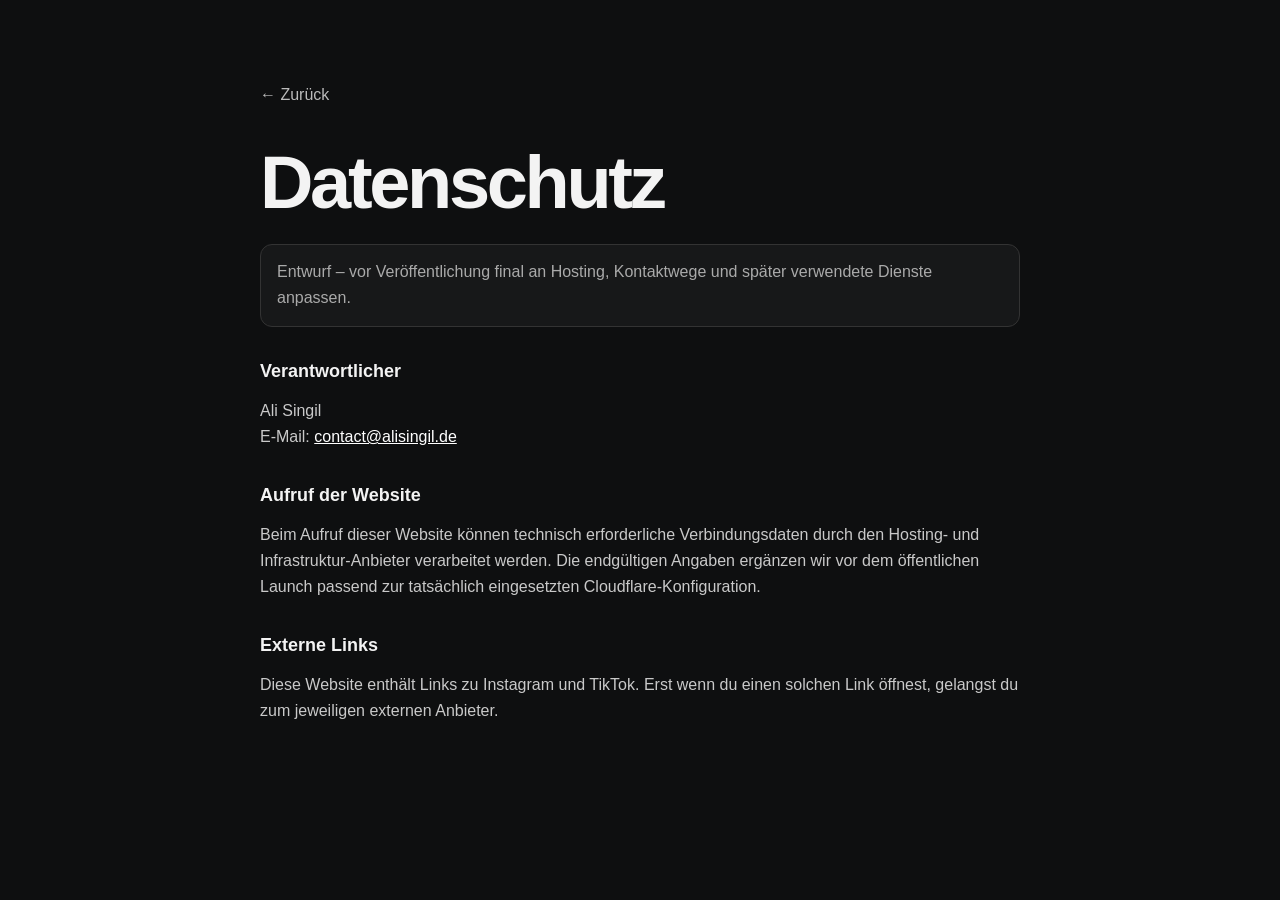
==== datenschutz.html @ 49ba36af "Initial website upload" ====
<!doctype html>
<html lang="de">
<head>
  <meta charset="utf-8">
  <meta name="viewport" content="width=device-width, initial-scale=1">
  <title>Datenschutz — Ali Singil</title>
  <link rel="stylesheet" href="legal.css">
</head>
<body>
  <main class="legal-wrap">
    <a class="back" href="index.html">← Zurück</a>
    <h1>Datenschutz</h1>
    <p class="note">Entwurf – vor Veröffentlichung final an Hosting, Kontaktwege und später verwendete Dienste anpassen.</p>
    <section>
      <h2>Verantwortlicher</h2>
      <p>Ali Singil<br>E-Mail: <a href="mailto:contact@alisingil.de">contact@alisingil.de</a></p>
    </section>
    <section>
      <h2>Aufruf der Website</h2>
      <p>Beim Aufruf dieser Website können technisch erforderliche Verbindungsdaten durch den Hosting- und Infrastruktur-Anbieter verarbeitet werden. Die endgültigen Angaben ergänzen wir vor dem öffentlichen Launch passend zur tatsächlich eingesetzten Cloudflare-Konfiguration.</p>
    </section>
    <section>
      <h2>Externe Links</h2>
      <p>Diese Website enthält Links zu Instagram und TikTok. Erst wenn du einen solchen Link öffnest, gelangst du zum jeweiligen externen Anbieter.</p>
    </section>
  </main>
</body>
</html>
---- legal.css ----
*{box-sizing:border-box}html,body{margin:0;min-height:100%;background:#0e0f10;color:#f3f3f3;font-family:-apple-system,BlinkMacSystemFont,"SF Pro Text","Helvetica Neue",Arial,sans-serif}body{padding:32px}.legal-wrap{max-width:760px;margin:0 auto;padding:6vh 0 10vh}.back{display:inline-block;margin-bottom:42px;color:#bbb;text-decoration:none}.back:hover{color:#fff}h1{font-size:clamp(42px,7vw,74px);line-height:1;letter-spacing:-.045em;margin:0 0 24px}h2{font-size:18px;margin:34px 0 10px}p{color:#c9c9c9;line-height:1.65}a{color:#fff}.note{padding:14px 16px;border:1px solid #333;border-radius:12px;background:#171819;color:#aaa}@media(max-width:600px){body{padding:20px}.legal-wrap{padding-top:3vh}}
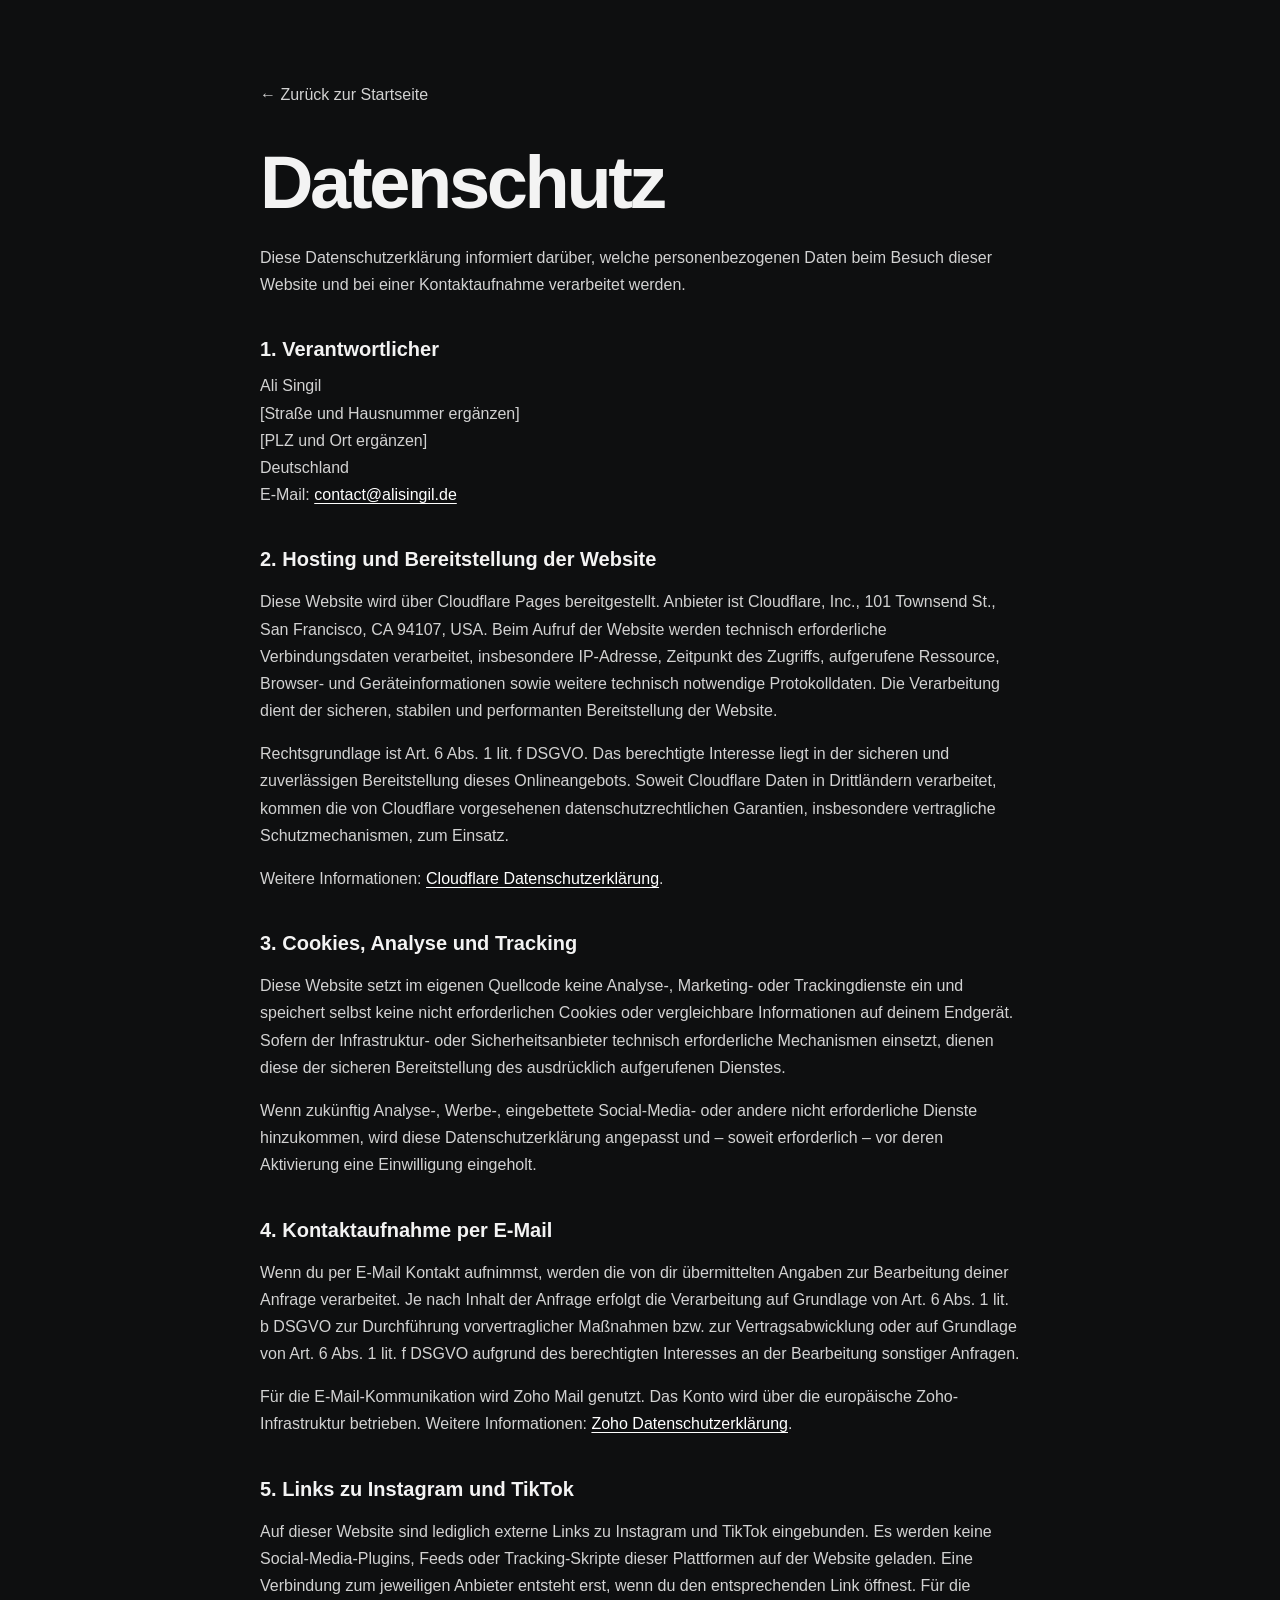
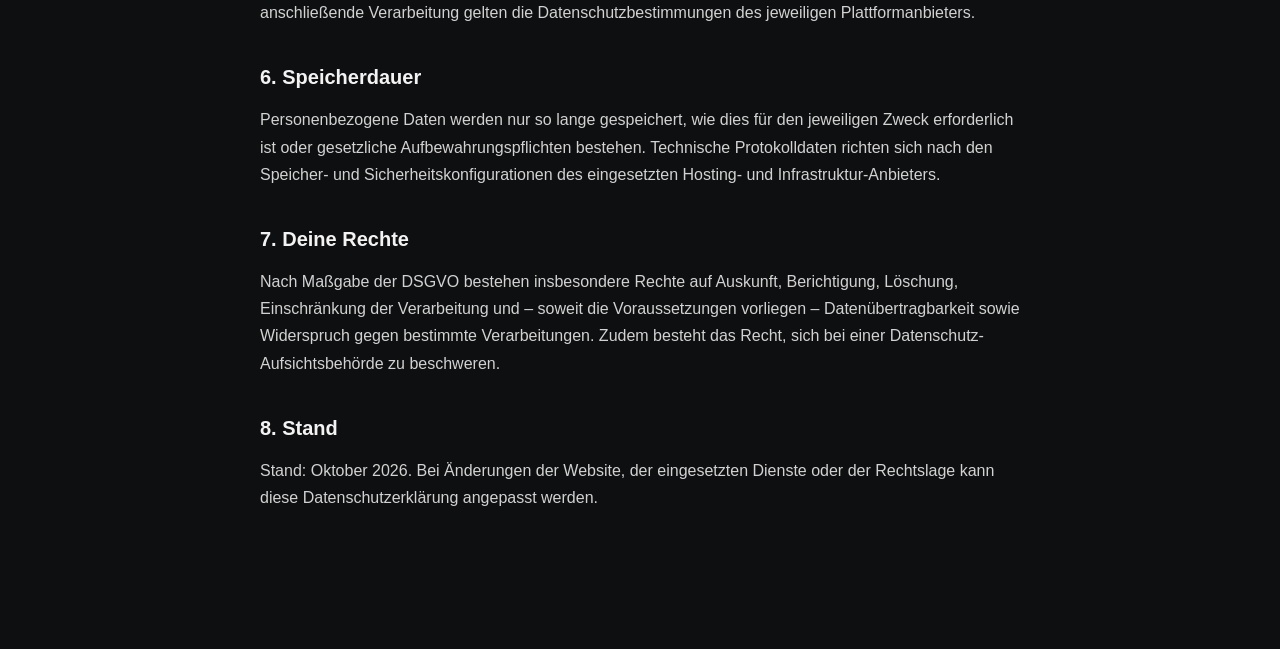
==== commit 9a7897f2: "Apply V6 updates" ====
--- a/datenschutz.html
+++ b/datenschutz.html
@@ -3,25 +3,65 @@
 <head>
   <meta charset="utf-8">
   <meta name="viewport" content="width=device-width, initial-scale=1">
+  <meta name="description" content="Datenschutzerklärung von Ali Singil.">
   <title>Datenschutz — Ali Singil</title>
   <link rel="stylesheet" href="legal.css">
 </head>
 <body>
   <main class="legal-wrap">
-    <a class="back" href="index.html">← Zurück</a>
+    <a class="back" href="index.html">← Zurück zur Startseite</a>
     <h1>Datenschutz</h1>
-    <p class="note">Entwurf – vor Veröffentlichung final an Hosting, Kontaktwege und später verwendete Dienste anpassen.</p>
-    <section>
-      <h2>Verantwortlicher</h2>
-      <p>Ali Singil<br>E-Mail: <a href="mailto:contact@alisingil.de">contact@alisingil.de</a></p>
+
+    <p>Diese Datenschutzerklärung informiert darüber, welche personenbezogenen Daten beim Besuch dieser Website und bei einer Kontaktaufnahme verarbeitet werden.</p>
+
+    <section aria-labelledby="verantwortlicher">
+      <h2 id="verantwortlicher">1. Verantwortlicher</h2>
+      <address>
+        Ali Singil<br>
+        [Straße und Hausnummer ergänzen]<br>
+        [PLZ und Ort ergänzen]<br>
+        Deutschland<br>
+        E-Mail: <a href="mailto:contact@alisingil.de">contact@alisingil.de</a>
+      </address>
     </section>
-    <section>
-      <h2>Aufruf der Website</h2>
-      <p>Beim Aufruf dieser Website können technisch erforderliche Verbindungsdaten durch den Hosting- und Infrastruktur-Anbieter verarbeitet werden. Die endgültigen Angaben ergänzen wir vor dem öffentlichen Launch passend zur tatsächlich eingesetzten Cloudflare-Konfiguration.</p>
+
+    <section aria-labelledby="hosting">
+      <h2 id="hosting">2. Hosting und Bereitstellung der Website</h2>
+      <p>Diese Website wird über Cloudflare Pages bereitgestellt. Anbieter ist Cloudflare, Inc., 101 Townsend St., San Francisco, CA 94107, USA. Beim Aufruf der Website werden technisch erforderliche Verbindungsdaten verarbeitet, insbesondere IP-Adresse, Zeitpunkt des Zugriffs, aufgerufene Ressource, Browser- und Geräteinformationen sowie weitere technisch notwendige Protokolldaten. Die Verarbeitung dient der sicheren, stabilen und performanten Bereitstellung der Website.</p>
+      <p>Rechtsgrundlage ist Art. 6 Abs. 1 lit. f DSGVO. Das berechtigte Interesse liegt in der sicheren und zuverlässigen Bereitstellung dieses Onlineangebots. Soweit Cloudflare Daten in Drittländern verarbeitet, kommen die von Cloudflare vorgesehenen datenschutzrechtlichen Garantien, insbesondere vertragliche Schutzmechanismen, zum Einsatz.</p>
+      <p>Weitere Informationen: <a href="https://www.cloudflare.com/privacypolicy/" target="_blank" rel="noopener noreferrer">Cloudflare Datenschutzerklärung</a>.</p>
     </section>
-    <section>
-      <h2>Externe Links</h2>
-      <p>Diese Website enthält Links zu Instagram und TikTok. Erst wenn du einen solchen Link öffnest, gelangst du zum jeweiligen externen Anbieter.</p>
+
+    <section aria-labelledby="cookies">
+      <h2 id="cookies">3. Cookies, Analyse und Tracking</h2>
+      <p>Diese Website setzt im eigenen Quellcode keine Analyse-, Marketing- oder Trackingdienste ein und speichert selbst keine nicht erforderlichen Cookies oder vergleichbare Informationen auf deinem Endgerät. Sofern der Infrastruktur- oder Sicherheitsanbieter technisch erforderliche Mechanismen einsetzt, dienen diese der sicheren Bereitstellung des ausdrücklich aufgerufenen Dienstes.</p>
+      <p>Wenn zukünftig Analyse-, Werbe-, eingebettete Social-Media- oder andere nicht erforderliche Dienste hinzukommen, wird diese Datenschutzerklärung angepasst und – soweit erforderlich – vor deren Aktivierung eine Einwilligung eingeholt.</p>
+    </section>
+
+    <section aria-labelledby="kontaktaufnahme">
+      <h2 id="kontaktaufnahme">4. Kontaktaufnahme per E-Mail</h2>
+      <p>Wenn du per E-Mail Kontakt aufnimmst, werden die von dir übermittelten Angaben zur Bearbeitung deiner Anfrage verarbeitet. Je nach Inhalt der Anfrage erfolgt die Verarbeitung auf Grundlage von Art. 6 Abs. 1 lit. b DSGVO zur Durchführung vorvertraglicher Maßnahmen bzw. zur Vertragsabwicklung oder auf Grundlage von Art. 6 Abs. 1 lit. f DSGVO aufgrund des berechtigten Interesses an der Bearbeitung sonstiger Anfragen.</p>
+      <p>Für die E-Mail-Kommunikation wird Zoho Mail genutzt. Das Konto wird über die europäische Zoho-Infrastruktur betrieben. Weitere Informationen: <a href="https://www.zoho.com/privacy.html" target="_blank" rel="noopener noreferrer">Zoho Datenschutzerklärung</a>.</p>
+    </section>
+
+    <section aria-labelledby="social-links">
+      <h2 id="social-links">5. Links zu Instagram und TikTok</h2>
+      <p>Auf dieser Website sind lediglich externe Links zu Instagram und TikTok eingebunden. Es werden keine Social-Media-Plugins, Feeds oder Tracking-Skripte dieser Plattformen auf der Website geladen. Eine Verbindung zum jeweiligen Anbieter entsteht erst, wenn du den entsprechenden Link öffnest. Für die anschließende Verarbeitung gelten die Datenschutzbestimmungen des jeweiligen Plattformanbieters.</p>
+    </section>
+
+    <section aria-labelledby="speicherdauer">
+      <h2 id="speicherdauer">6. Speicherdauer</h2>
+      <p>Personenbezogene Daten werden nur so lange gespeichert, wie dies für den jeweiligen Zweck erforderlich ist oder gesetzliche Aufbewahrungspflichten bestehen. Technische Protokolldaten richten sich nach den Speicher- und Sicherheitskonfigurationen des eingesetzten Hosting- und Infrastruktur-Anbieters.</p>
+    </section>
+
+    <section aria-labelledby="rechte">
+      <h2 id="rechte">7. Deine Rechte</h2>
+      <p>Nach Maßgabe der DSGVO bestehen insbesondere Rechte auf Auskunft, Berichtigung, Löschung, Einschränkung der Verarbeitung und – soweit die Voraussetzungen vorliegen – Datenübertragbarkeit sowie Widerspruch gegen bestimmte Verarbeitungen. Zudem besteht das Recht, sich bei einer Datenschutz-Aufsichtsbehörde zu beschweren.</p>
+    </section>
+
+    <section aria-labelledby="stand">
+      <h2 id="stand">8. Stand</h2>
+      <p>Stand: Oktober 2026. Bei Änderungen der Website, der eingesetzten Dienste oder der Rechtslage kann diese Datenschutzerklärung angepasst werden.</p>
     </section>
   </main>
 </body>
--- a/legal.css
+++ b/legal.css
@@ -1 +1,13 @@
-*{box-sizing:border-box}html,body{margin:0;min-height:100%;background:#0e0f10;color:#f3f3f3;font-family:-apple-system,BlinkMacSystemFont,"SF Pro Text","Helvetica Neue",Arial,sans-serif}body{padding:32px}.legal-wrap{max-width:760px;margin:0 auto;padding:6vh 0 10vh}.back{display:inline-block;margin-bottom:42px;color:#bbb;text-decoration:none}.back:hover{color:#fff}h1{font-size:clamp(42px,7vw,74px);line-height:1;letter-spacing:-.045em;margin:0 0 24px}h2{font-size:18px;margin:34px 0 10px}p{color:#c9c9c9;line-height:1.65}a{color:#fff}.note{padding:14px 16px;border:1px solid #333;border-radius:12px;background:#171819;color:#aaa}@media(max-width:600px){body{padding:20px}.legal-wrap{padding-top:3vh}}
+*{box-sizing:border-box}
+html,body{margin:0;min-height:100%;background:#0e0f10;color:#f3f3f3;font-family:-apple-system,BlinkMacSystemFont,"SF Pro Text","Helvetica Neue",Arial,sans-serif}
+body{padding:32px}
+.legal-wrap{max-width:760px;margin:0 auto;padding:6vh 0 10vh}
+.back{display:inline-block;margin-bottom:42px;color:#d2d2d2;text-decoration:none}
+.back:hover{text-decoration:underline}
+.back:focus-visible,a:focus-visible{outline:3px solid #fff;outline-offset:4px;border-radius:3px}
+h1{font-size:clamp(42px,7vw,74px);line-height:1;letter-spacing:-.045em;margin:0 0 24px}
+h2{font-size:20px;line-height:1.3;margin:38px 0 10px}
+p,address{color:#d2d2d2;line-height:1.7;font-style:normal}
+a{color:#fff;text-underline-offset:3px}
+.note{padding:16px 18px;border:1px solid #3a3a3a;border-radius:12px;background:#171819;color:#e1e1e1}
+@media(max-width:600px){body{padding:20px}.legal-wrap{padding-top:3vh}.back{margin-bottom:30px}}
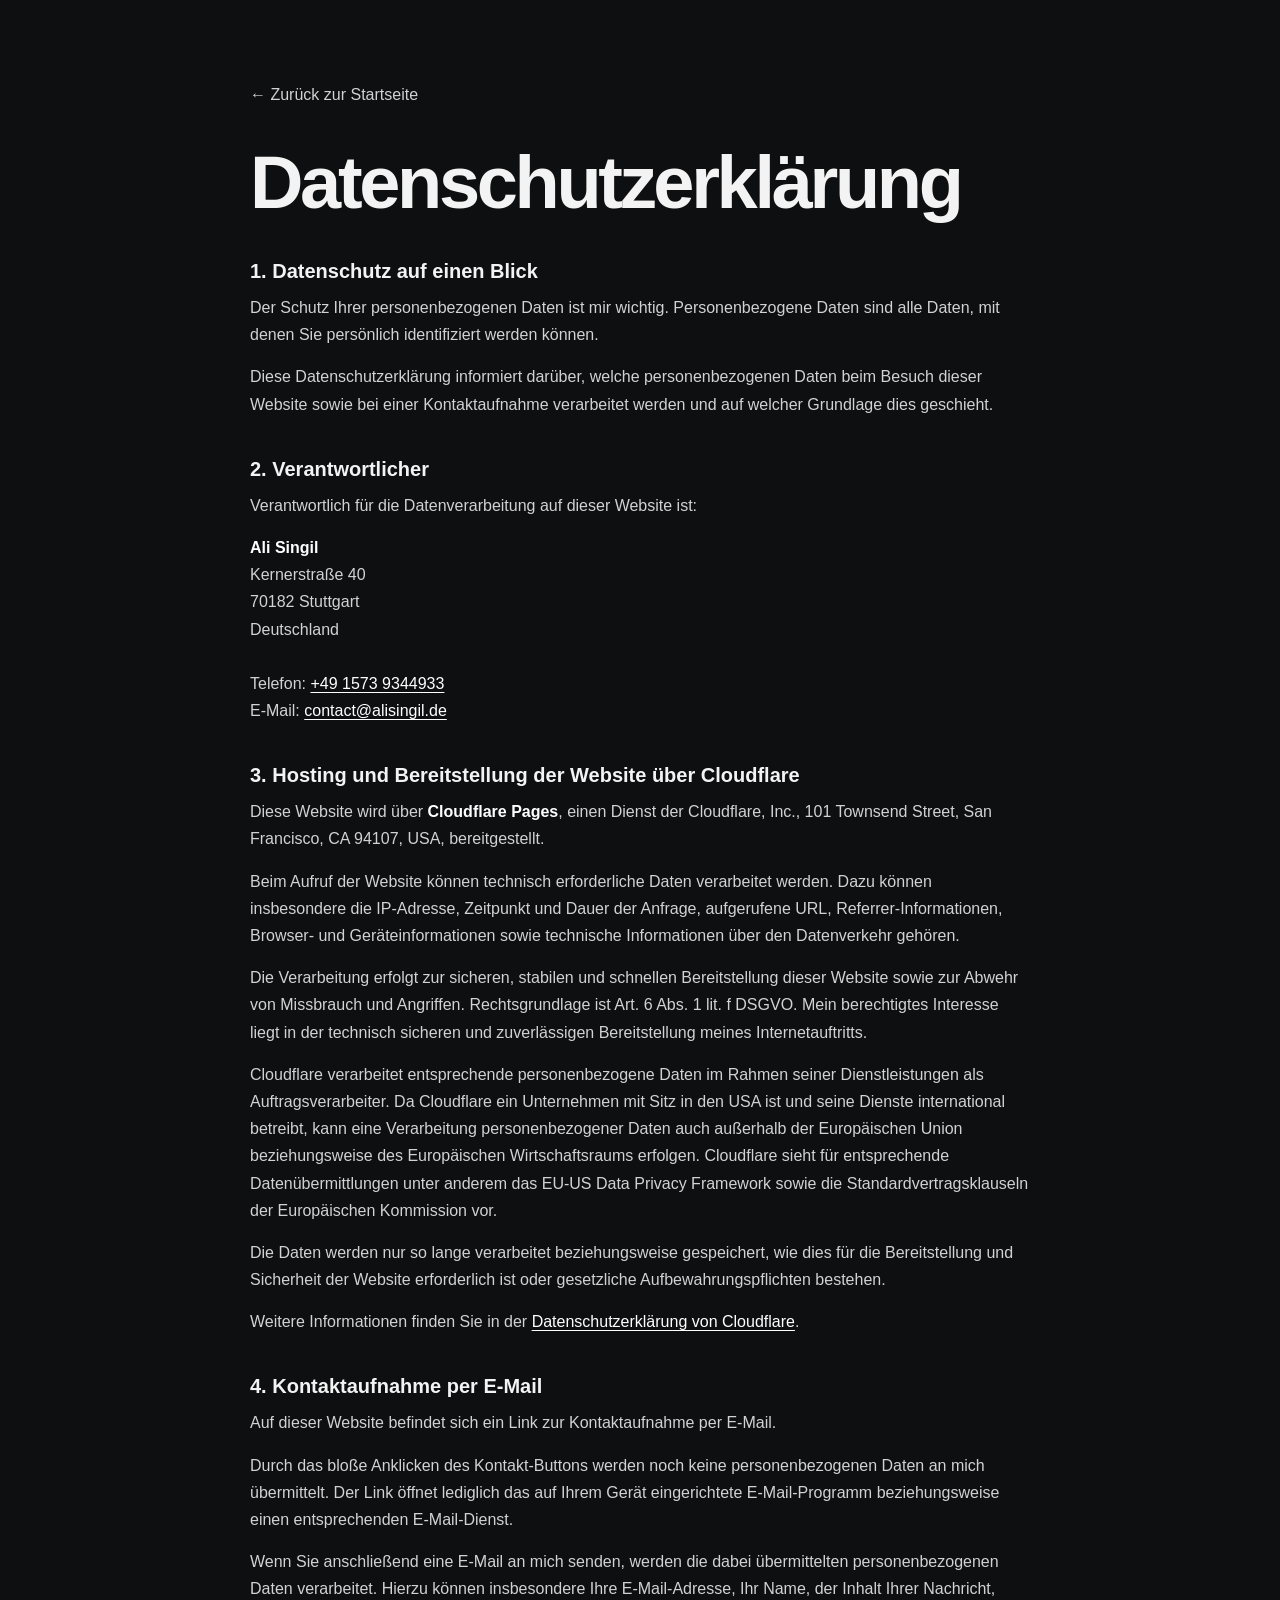
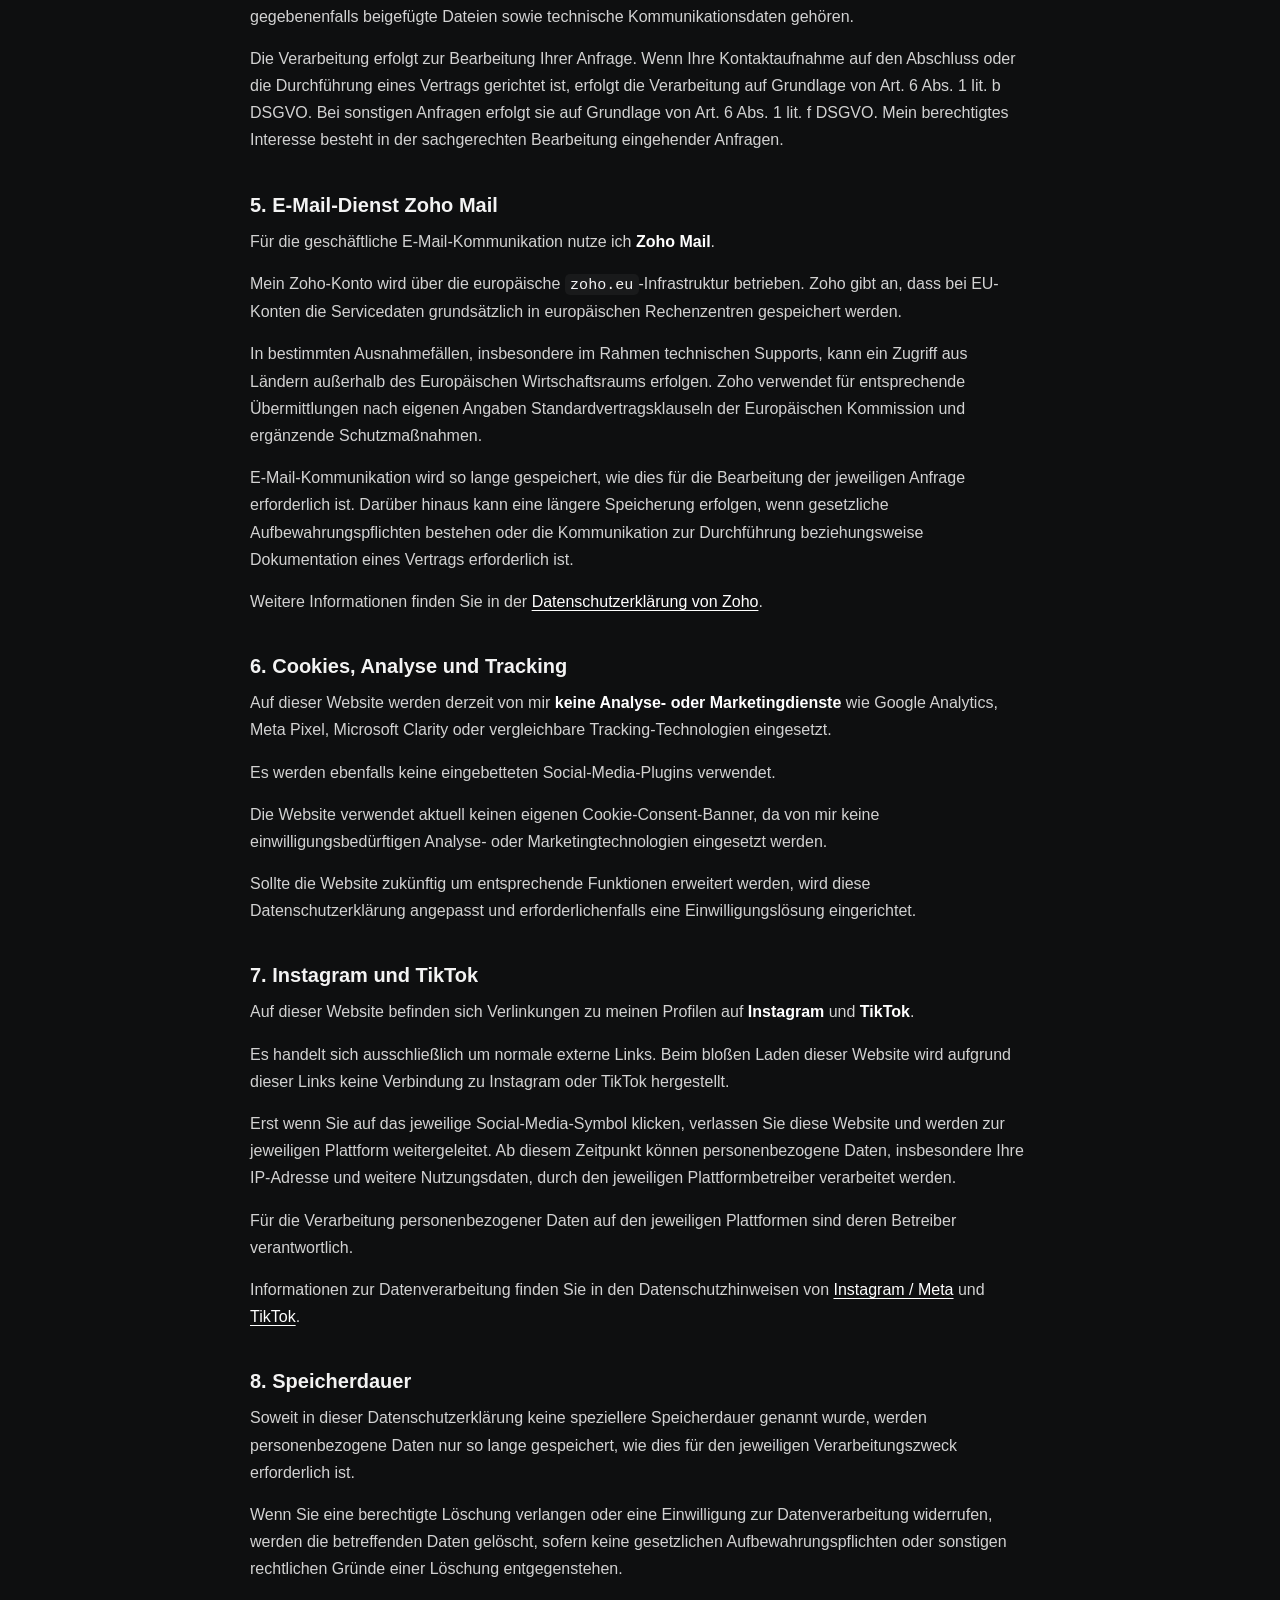
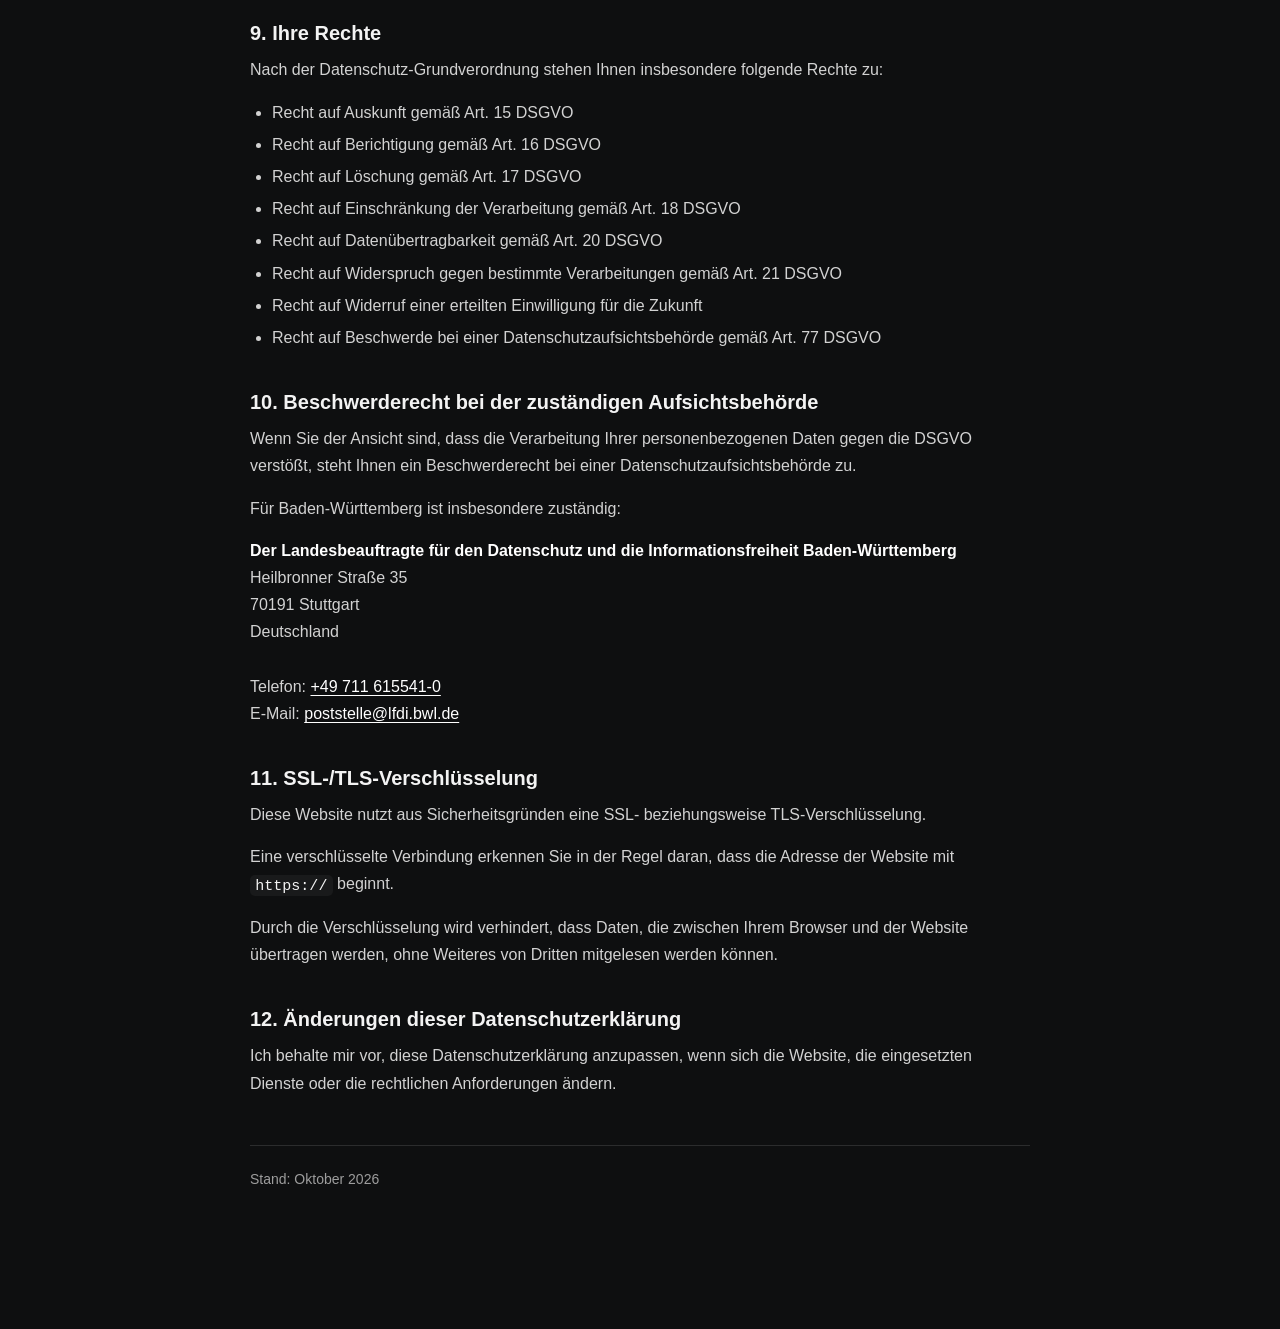
==== commit 0e3eb9fc: "Finalize impressum and privacy policy" ====
--- a/datenschutz.html
+++ b/datenschutz.html
@@ -4,65 +4,126 @@
   <meta charset="utf-8">
   <meta name="viewport" content="width=device-width, initial-scale=1">
   <meta name="description" content="Datenschutzerklärung von Ali Singil.">
+  <meta name="robots" content="index,follow">
   <title>Datenschutz — Ali Singil</title>
   <link rel="stylesheet" href="legal.css">
 </head>
 <body>
   <main class="legal-wrap">
-    <a class="back" href="index.html">← Zurück zur Startseite</a>
-    <h1>Datenschutz</h1>
+    <a class="back" href="index.html" aria-label="Zurück zur Startseite">← Zurück zur Startseite</a>
+    <h1>Datenschutzerklärung</h1>
 
-    <p>Diese Datenschutzerklärung informiert darüber, welche personenbezogenen Daten beim Besuch dieser Website und bei einer Kontaktaufnahme verarbeitet werden.</p>
+    <section aria-labelledby="ueberblick">
+      <h2 id="ueberblick">1. Datenschutz auf einen Blick</h2>
+      <p>Der Schutz Ihrer personenbezogenen Daten ist mir wichtig. Personenbezogene Daten sind alle Daten, mit denen Sie persönlich identifiziert werden können.</p>
+      <p>Diese Datenschutzerklärung informiert darüber, welche personenbezogenen Daten beim Besuch dieser Website sowie bei einer Kontaktaufnahme verarbeitet werden und auf welcher Grundlage dies geschieht.</p>
+    </section>
 
     <section aria-labelledby="verantwortlicher">
-      <h2 id="verantwortlicher">1. Verantwortlicher</h2>
+      <h2 id="verantwortlicher">2. Verantwortlicher</h2>
+      <p>Verantwortlich für die Datenverarbeitung auf dieser Website ist:</p>
       <address>
-        Ali Singil<br>
-        [Straße und Hausnummer ergänzen]<br>
-        [PLZ und Ort ergänzen]<br>
-        Deutschland<br>
+        <strong>Ali Singil</strong><br>
+        Kernerstraße 40<br>
+        70182 Stuttgart<br>
+        Deutschland<br><br>
+        Telefon: <a href="tel:+4915739344933">+49 1573 9344933</a><br>
         E-Mail: <a href="mailto:contact@alisingil.de">contact@alisingil.de</a>
       </address>
     </section>
 
-    <section aria-labelledby="hosting">
-      <h2 id="hosting">2. Hosting und Bereitstellung der Website</h2>
-      <p>Diese Website wird über Cloudflare Pages bereitgestellt. Anbieter ist Cloudflare, Inc., 101 Townsend St., San Francisco, CA 94107, USA. Beim Aufruf der Website werden technisch erforderliche Verbindungsdaten verarbeitet, insbesondere IP-Adresse, Zeitpunkt des Zugriffs, aufgerufene Ressource, Browser- und Geräteinformationen sowie weitere technisch notwendige Protokolldaten. Die Verarbeitung dient der sicheren, stabilen und performanten Bereitstellung der Website.</p>
-      <p>Rechtsgrundlage ist Art. 6 Abs. 1 lit. f DSGVO. Das berechtigte Interesse liegt in der sicheren und zuverlässigen Bereitstellung dieses Onlineangebots. Soweit Cloudflare Daten in Drittländern verarbeitet, kommen die von Cloudflare vorgesehenen datenschutzrechtlichen Garantien, insbesondere vertragliche Schutzmechanismen, zum Einsatz.</p>
-      <p>Weitere Informationen: <a href="https://www.cloudflare.com/privacypolicy/" target="_blank" rel="noopener noreferrer">Cloudflare Datenschutzerklärung</a>.</p>
+    <section aria-labelledby="cloudflare">
+      <h2 id="cloudflare">3. Hosting und Bereitstellung der Website über Cloudflare</h2>
+      <p>Diese Website wird über <strong>Cloudflare Pages</strong>, einen Dienst der Cloudflare, Inc., 101 Townsend Street, San Francisco, CA 94107, USA, bereitgestellt.</p>
+      <p>Beim Aufruf der Website können technisch erforderliche Daten verarbeitet werden. Dazu können insbesondere die IP-Adresse, Zeitpunkt und Dauer der Anfrage, aufgerufene URL, Referrer-Informationen, Browser- und Geräteinformationen sowie technische Informationen über den Datenverkehr gehören.</p>
+      <p>Die Verarbeitung erfolgt zur sicheren, stabilen und schnellen Bereitstellung dieser Website sowie zur Abwehr von Missbrauch und Angriffen. Rechtsgrundlage ist Art. 6 Abs. 1 lit. f DSGVO. Mein berechtigtes Interesse liegt in der technisch sicheren und zuverlässigen Bereitstellung meines Internetauftritts.</p>
+      <p>Cloudflare verarbeitet entsprechende personenbezogene Daten im Rahmen seiner Dienstleistungen als Auftragsverarbeiter. Da Cloudflare ein Unternehmen mit Sitz in den USA ist und seine Dienste international betreibt, kann eine Verarbeitung personenbezogener Daten auch außerhalb der Europäischen Union beziehungsweise des Europäischen Wirtschaftsraums erfolgen. Cloudflare sieht für entsprechende Datenübermittlungen unter anderem das EU-US Data Privacy Framework sowie die Standardvertragsklauseln der Europäischen Kommission vor.</p>
+      <p>Die Daten werden nur so lange verarbeitet beziehungsweise gespeichert, wie dies für die Bereitstellung und Sicherheit der Website erforderlich ist oder gesetzliche Aufbewahrungspflichten bestehen.</p>
+      <p>Weitere Informationen finden Sie in der <a href="https://www.cloudflare.com/privacypolicy/" target="_blank" rel="noopener noreferrer">Datenschutzerklärung von Cloudflare</a>.</p>
     </section>
 
-    <section aria-labelledby="cookies">
-      <h2 id="cookies">3. Cookies, Analyse und Tracking</h2>
-      <p>Diese Website setzt im eigenen Quellcode keine Analyse-, Marketing- oder Trackingdienste ein und speichert selbst keine nicht erforderlichen Cookies oder vergleichbare Informationen auf deinem Endgerät. Sofern der Infrastruktur- oder Sicherheitsanbieter technisch erforderliche Mechanismen einsetzt, dienen diese der sicheren Bereitstellung des ausdrücklich aufgerufenen Dienstes.</p>
-      <p>Wenn zukünftig Analyse-, Werbe-, eingebettete Social-Media- oder andere nicht erforderliche Dienste hinzukommen, wird diese Datenschutzerklärung angepasst und – soweit erforderlich – vor deren Aktivierung eine Einwilligung eingeholt.</p>
+    <section aria-labelledby="email-kontakt">
+      <h2 id="email-kontakt">4. Kontaktaufnahme per E-Mail</h2>
+      <p>Auf dieser Website befindet sich ein Link zur Kontaktaufnahme per E-Mail.</p>
+      <p>Durch das bloße Anklicken des Kontakt-Buttons werden noch keine personenbezogenen Daten an mich übermittelt. Der Link öffnet lediglich das auf Ihrem Gerät eingerichtete E-Mail-Programm beziehungsweise einen entsprechenden E-Mail-Dienst.</p>
+      <p>Wenn Sie anschließend eine E-Mail an mich senden, werden die dabei übermittelten personenbezogenen Daten verarbeitet. Hierzu können insbesondere Ihre E-Mail-Adresse, Ihr Name, der Inhalt Ihrer Nachricht, gegebenenfalls beigefügte Dateien sowie technische Kommunikationsdaten gehören.</p>
+      <p>Die Verarbeitung erfolgt zur Bearbeitung Ihrer Anfrage. Wenn Ihre Kontaktaufnahme auf den Abschluss oder die Durchführung eines Vertrags gerichtet ist, erfolgt die Verarbeitung auf Grundlage von Art. 6 Abs. 1 lit. b DSGVO. Bei sonstigen Anfragen erfolgt sie auf Grundlage von Art. 6 Abs. 1 lit. f DSGVO. Mein berechtigtes Interesse besteht in der sachgerechten Bearbeitung eingehender Anfragen.</p>
     </section>
 
-    <section aria-labelledby="kontaktaufnahme">
-      <h2 id="kontaktaufnahme">4. Kontaktaufnahme per E-Mail</h2>
-      <p>Wenn du per E-Mail Kontakt aufnimmst, werden die von dir übermittelten Angaben zur Bearbeitung deiner Anfrage verarbeitet. Je nach Inhalt der Anfrage erfolgt die Verarbeitung auf Grundlage von Art. 6 Abs. 1 lit. b DSGVO zur Durchführung vorvertraglicher Maßnahmen bzw. zur Vertragsabwicklung oder auf Grundlage von Art. 6 Abs. 1 lit. f DSGVO aufgrund des berechtigten Interesses an der Bearbeitung sonstiger Anfragen.</p>
-      <p>Für die E-Mail-Kommunikation wird Zoho Mail genutzt. Das Konto wird über die europäische Zoho-Infrastruktur betrieben. Weitere Informationen: <a href="https://www.zoho.com/privacy.html" target="_blank" rel="noopener noreferrer">Zoho Datenschutzerklärung</a>.</p>
+    <section aria-labelledby="zoho">
+      <h2 id="zoho">5. E-Mail-Dienst Zoho Mail</h2>
+      <p>Für die geschäftliche E-Mail-Kommunikation nutze ich <strong>Zoho Mail</strong>.</p>
+      <p>Mein Zoho-Konto wird über die europäische <code>zoho.eu</code>-Infrastruktur betrieben. Zoho gibt an, dass bei EU-Konten die Servicedaten grundsätzlich in europäischen Rechenzentren gespeichert werden.</p>
+      <p>In bestimmten Ausnahmefällen, insbesondere im Rahmen technischen Supports, kann ein Zugriff aus Ländern außerhalb des Europäischen Wirtschaftsraums erfolgen. Zoho verwendet für entsprechende Übermittlungen nach eigenen Angaben Standardvertragsklauseln der Europäischen Kommission und ergänzende Schutzmaßnahmen.</p>
+      <p>E-Mail-Kommunikation wird so lange gespeichert, wie dies für die Bearbeitung der jeweiligen Anfrage erforderlich ist. Darüber hinaus kann eine längere Speicherung erfolgen, wenn gesetzliche Aufbewahrungspflichten bestehen oder die Kommunikation zur Durchführung beziehungsweise Dokumentation eines Vertrags erforderlich ist.</p>
+      <p>Weitere Informationen finden Sie in der <a href="https://www.zoho.com/privacy.html" target="_blank" rel="noopener noreferrer">Datenschutzerklärung von Zoho</a>.</p>
+    </section>
+
+    <section aria-labelledby="tracking">
+      <h2 id="tracking">6. Cookies, Analyse und Tracking</h2>
+      <p>Auf dieser Website werden derzeit von mir <strong>keine Analyse- oder Marketingdienste</strong> wie Google Analytics, Meta Pixel, Microsoft Clarity oder vergleichbare Tracking-Technologien eingesetzt.</p>
+      <p>Es werden ebenfalls keine eingebetteten Social-Media-Plugins verwendet.</p>
+      <p>Die Website verwendet aktuell keinen eigenen Cookie-Consent-Banner, da von mir keine einwilligungsbedürftigen Analyse- oder Marketingtechnologien eingesetzt werden.</p>
+      <p>Sollte die Website zukünftig um entsprechende Funktionen erweitert werden, wird diese Datenschutzerklärung angepasst und erforderlichenfalls eine Einwilligungslösung eingerichtet.</p>
     </section>
 
     <section aria-labelledby="social-links">
-      <h2 id="social-links">5. Links zu Instagram und TikTok</h2>
-      <p>Auf dieser Website sind lediglich externe Links zu Instagram und TikTok eingebunden. Es werden keine Social-Media-Plugins, Feeds oder Tracking-Skripte dieser Plattformen auf der Website geladen. Eine Verbindung zum jeweiligen Anbieter entsteht erst, wenn du den entsprechenden Link öffnest. Für die anschließende Verarbeitung gelten die Datenschutzbestimmungen des jeweiligen Plattformanbieters.</p>
+      <h2 id="social-links">7. Instagram und TikTok</h2>
+      <p>Auf dieser Website befinden sich Verlinkungen zu meinen Profilen auf <strong>Instagram</strong> und <strong>TikTok</strong>.</p>
+      <p>Es handelt sich ausschließlich um normale externe Links. Beim bloßen Laden dieser Website wird aufgrund dieser Links keine Verbindung zu Instagram oder TikTok hergestellt.</p>
+      <p>Erst wenn Sie auf das jeweilige Social-Media-Symbol klicken, verlassen Sie diese Website und werden zur jeweiligen Plattform weitergeleitet. Ab diesem Zeitpunkt können personenbezogene Daten, insbesondere Ihre IP-Adresse und weitere Nutzungsdaten, durch den jeweiligen Plattformbetreiber verarbeitet werden.</p>
+      <p>Für die Verarbeitung personenbezogener Daten auf den jeweiligen Plattformen sind deren Betreiber verantwortlich.</p>
+      <p>Informationen zur Datenverarbeitung finden Sie in den Datenschutzhinweisen von <a href="https://privacycenter.instagram.com/policy/" target="_blank" rel="noopener noreferrer">Instagram / Meta</a> und <a href="https://www.tiktok.com/legal/page/eea/privacy-policy/de" target="_blank" rel="noopener noreferrer">TikTok</a>.</p>
     </section>
 
     <section aria-labelledby="speicherdauer">
-      <h2 id="speicherdauer">6. Speicherdauer</h2>
-      <p>Personenbezogene Daten werden nur so lange gespeichert, wie dies für den jeweiligen Zweck erforderlich ist oder gesetzliche Aufbewahrungspflichten bestehen. Technische Protokolldaten richten sich nach den Speicher- und Sicherheitskonfigurationen des eingesetzten Hosting- und Infrastruktur-Anbieters.</p>
+      <h2 id="speicherdauer">8. Speicherdauer</h2>
+      <p>Soweit in dieser Datenschutzerklärung keine speziellere Speicherdauer genannt wurde, werden personenbezogene Daten nur so lange gespeichert, wie dies für den jeweiligen Verarbeitungszweck erforderlich ist.</p>
+      <p>Wenn Sie eine berechtigte Löschung verlangen oder eine Einwilligung zur Datenverarbeitung widerrufen, werden die betreffenden Daten gelöscht, sofern keine gesetzlichen Aufbewahrungspflichten oder sonstigen rechtlichen Gründe einer Löschung entgegenstehen.</p>
     </section>
 
     <section aria-labelledby="rechte">
-      <h2 id="rechte">7. Deine Rechte</h2>
-      <p>Nach Maßgabe der DSGVO bestehen insbesondere Rechte auf Auskunft, Berichtigung, Löschung, Einschränkung der Verarbeitung und – soweit die Voraussetzungen vorliegen – Datenübertragbarkeit sowie Widerspruch gegen bestimmte Verarbeitungen. Zudem besteht das Recht, sich bei einer Datenschutz-Aufsichtsbehörde zu beschweren.</p>
+      <h2 id="rechte">9. Ihre Rechte</h2>
+      <p>Nach der Datenschutz-Grundverordnung stehen Ihnen insbesondere folgende Rechte zu:</p>
+      <ul>
+        <li>Recht auf Auskunft gemäß Art. 15 DSGVO</li>
+        <li>Recht auf Berichtigung gemäß Art. 16 DSGVO</li>
+        <li>Recht auf Löschung gemäß Art. 17 DSGVO</li>
+        <li>Recht auf Einschränkung der Verarbeitung gemäß Art. 18 DSGVO</li>
+        <li>Recht auf Datenübertragbarkeit gemäß Art. 20 DSGVO</li>
+        <li>Recht auf Widerspruch gegen bestimmte Verarbeitungen gemäß Art. 21 DSGVO</li>
+        <li>Recht auf Widerruf einer erteilten Einwilligung für die Zukunft</li>
+        <li>Recht auf Beschwerde bei einer Datenschutzaufsichtsbehörde gemäß Art. 77 DSGVO</li>
+      </ul>
     </section>
 
-    <section aria-labelledby="stand">
-      <h2 id="stand">8. Stand</h2>
-      <p>Stand: Oktober 2026. Bei Änderungen der Website, der eingesetzten Dienste oder der Rechtslage kann diese Datenschutzerklärung angepasst werden.</p>
+    <section aria-labelledby="aufsicht">
+      <h2 id="aufsicht">10. Beschwerderecht bei der zuständigen Aufsichtsbehörde</h2>
+      <p>Wenn Sie der Ansicht sind, dass die Verarbeitung Ihrer personenbezogenen Daten gegen die DSGVO verstößt, steht Ihnen ein Beschwerderecht bei einer Datenschutzaufsichtsbehörde zu.</p>
+      <p>Für Baden-Württemberg ist insbesondere zuständig:</p>
+      <address>
+        <strong>Der Landesbeauftragte für den Datenschutz und die Informationsfreiheit Baden-Württemberg</strong><br>
+        Heilbronner Straße 35<br>
+        70191 Stuttgart<br>
+        Deutschland<br><br>
+        Telefon: <a href="tel:+497116155410">+49 711 615541-0</a><br>
+        E-Mail: <a href="mailto:poststelle@lfdi.bwl.de">poststelle@lfdi.bwl.de</a>
+      </address>
     </section>
+
+    <section aria-labelledby="tls">
+      <h2 id="tls">11. SSL-/TLS-Verschlüsselung</h2>
+      <p>Diese Website nutzt aus Sicherheitsgründen eine SSL- beziehungsweise TLS-Verschlüsselung.</p>
+      <p>Eine verschlüsselte Verbindung erkennen Sie in der Regel daran, dass die Adresse der Website mit <code>https://</code> beginnt.</p>
+      <p>Durch die Verschlüsselung wird verhindert, dass Daten, die zwischen Ihrem Browser und der Website übertragen werden, ohne Weiteres von Dritten mitgelesen werden können.</p>
+    </section>
+
+    <section aria-labelledby="aenderungen">
+      <h2 id="aenderungen">12. Änderungen dieser Datenschutzerklärung</h2>
+      <p>Ich behalte mir vor, diese Datenschutzerklärung anzupassen, wenn sich die Website, die eingesetzten Dienste oder die rechtlichen Anforderungen ändern.</p>
+    </section>
+
+    <p class="stand">Stand: Oktober 2026</p>
   </main>
 </body>
 </html>
--- a/legal.css
+++ b/legal.css
@@ -1,13 +1,19 @@
 *{box-sizing:border-box}
 html,body{margin:0;min-height:100%;background:#0e0f10;color:#f3f3f3;font-family:-apple-system,BlinkMacSystemFont,"SF Pro Text","Helvetica Neue",Arial,sans-serif}
 body{padding:32px}
-.legal-wrap{max-width:760px;margin:0 auto;padding:6vh 0 10vh}
+.legal-wrap{max-width:780px;margin:0 auto;padding:6vh 0 10vh}
 .back{display:inline-block;margin-bottom:42px;color:#d2d2d2;text-decoration:none}
 .back:hover{text-decoration:underline}
 .back:focus-visible,a:focus-visible{outline:3px solid #fff;outline-offset:4px;border-radius:3px}
-h1{font-size:clamp(42px,7vw,74px);line-height:1;letter-spacing:-.045em;margin:0 0 24px}
+h1{font-size:clamp(42px,7vw,74px);line-height:1;letter-spacing:-.045em;margin:0 0 28px}
 h2{font-size:20px;line-height:1.3;margin:38px 0 10px}
-p,address{color:#d2d2d2;line-height:1.7;font-style:normal}
+p,address,li{color:#d2d2d2;line-height:1.7;font-style:normal}
+p{margin:0 0 15px}
+address{margin:0}
+ul{margin:8px 0 16px;padding-left:22px}
+li+li{margin-top:5px}
 a{color:#fff;text-underline-offset:3px}
-.note{padding:16px 18px;border:1px solid #3a3a3a;border-radius:12px;background:#171819;color:#e1e1e1}
-@media(max-width:600px){body{padding:20px}.legal-wrap{padding-top:3vh}.back{margin-bottom:30px}}
+strong{color:#fff;font-weight:650}
+code{padding:.1em .35em;border-radius:5px;background:#191a1b;color:#f3f3f3;font-family:ui-monospace,SFMono-Regular,Menlo,Monaco,Consolas,"Liberation Mono",monospace;font-size:.94em}
+.stand{margin-top:48px;padding-top:22px;border-top:1px solid #2b2c2d;color:#9d9d9d;font-size:14px}
+@media(max-width:600px){body{padding:20px}.legal-wrap{padding-top:3vh}.back{margin-bottom:30px}h2{margin-top:32px}}
